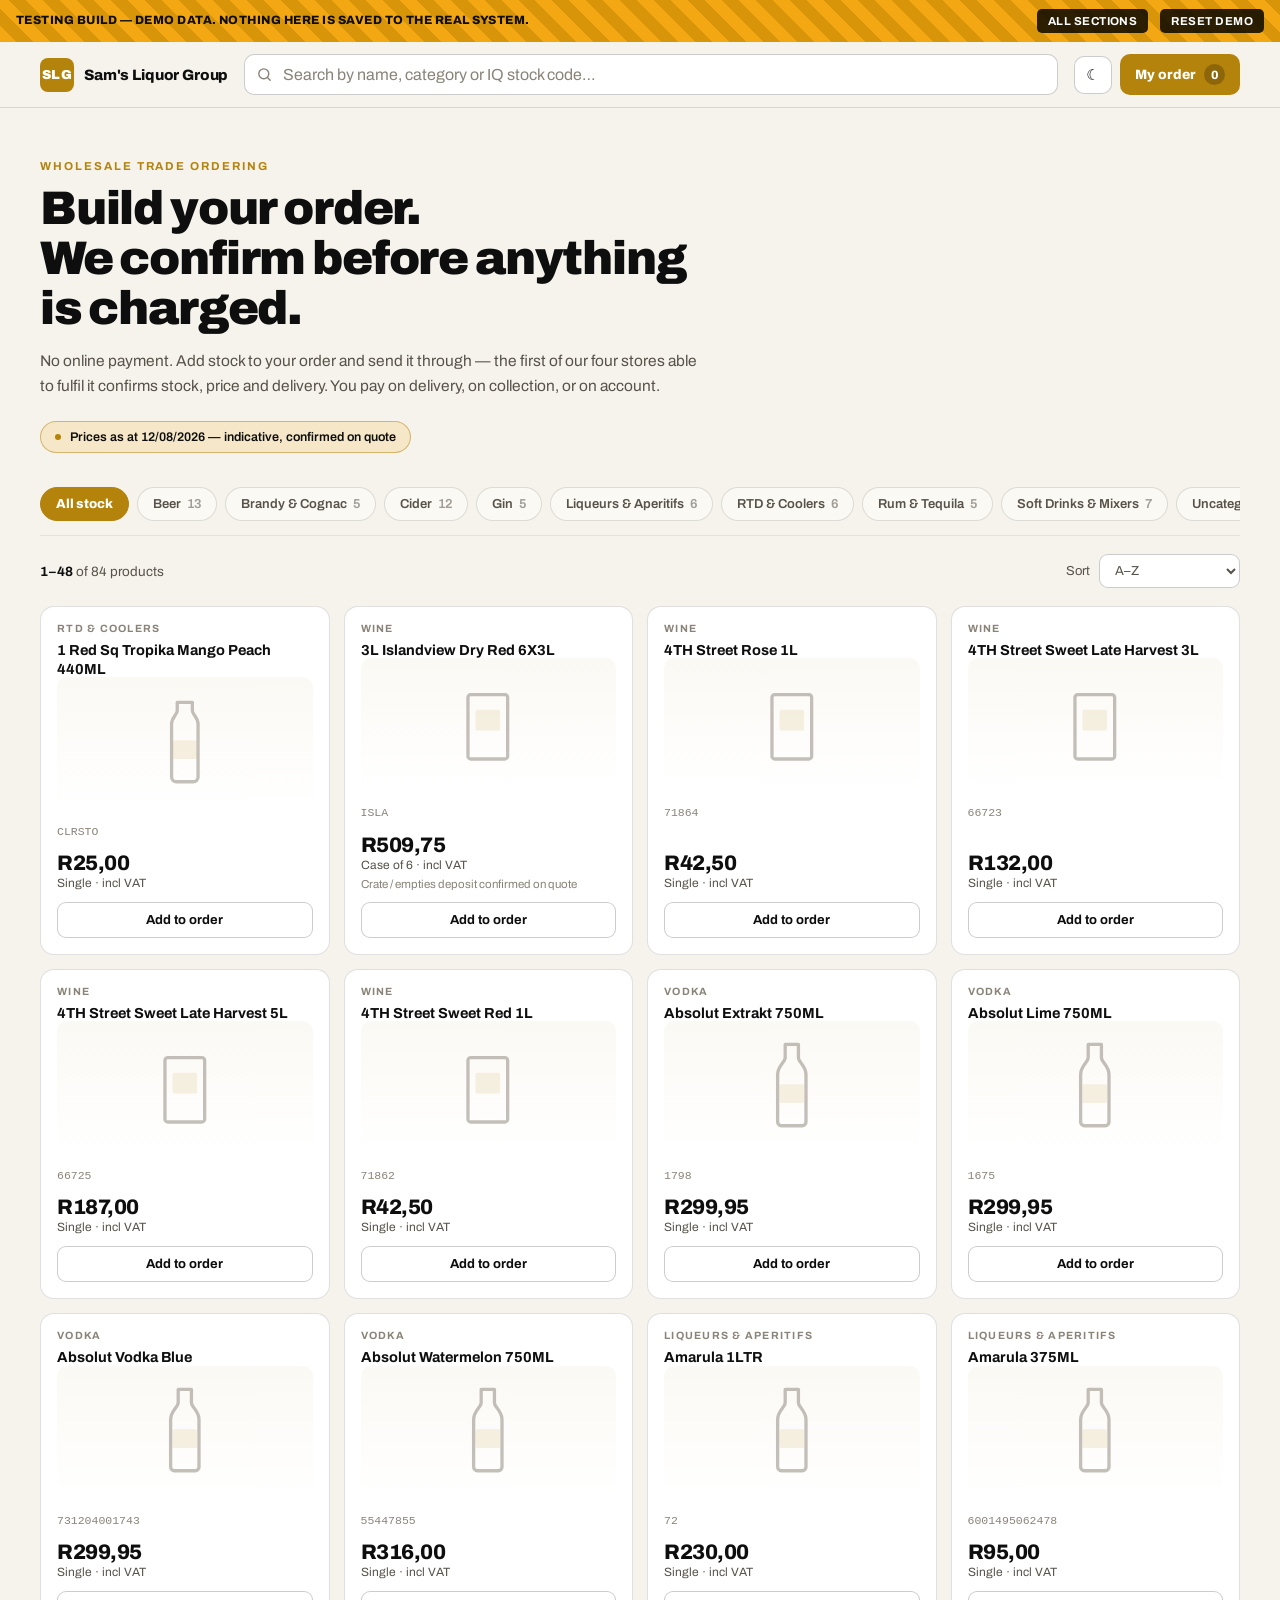
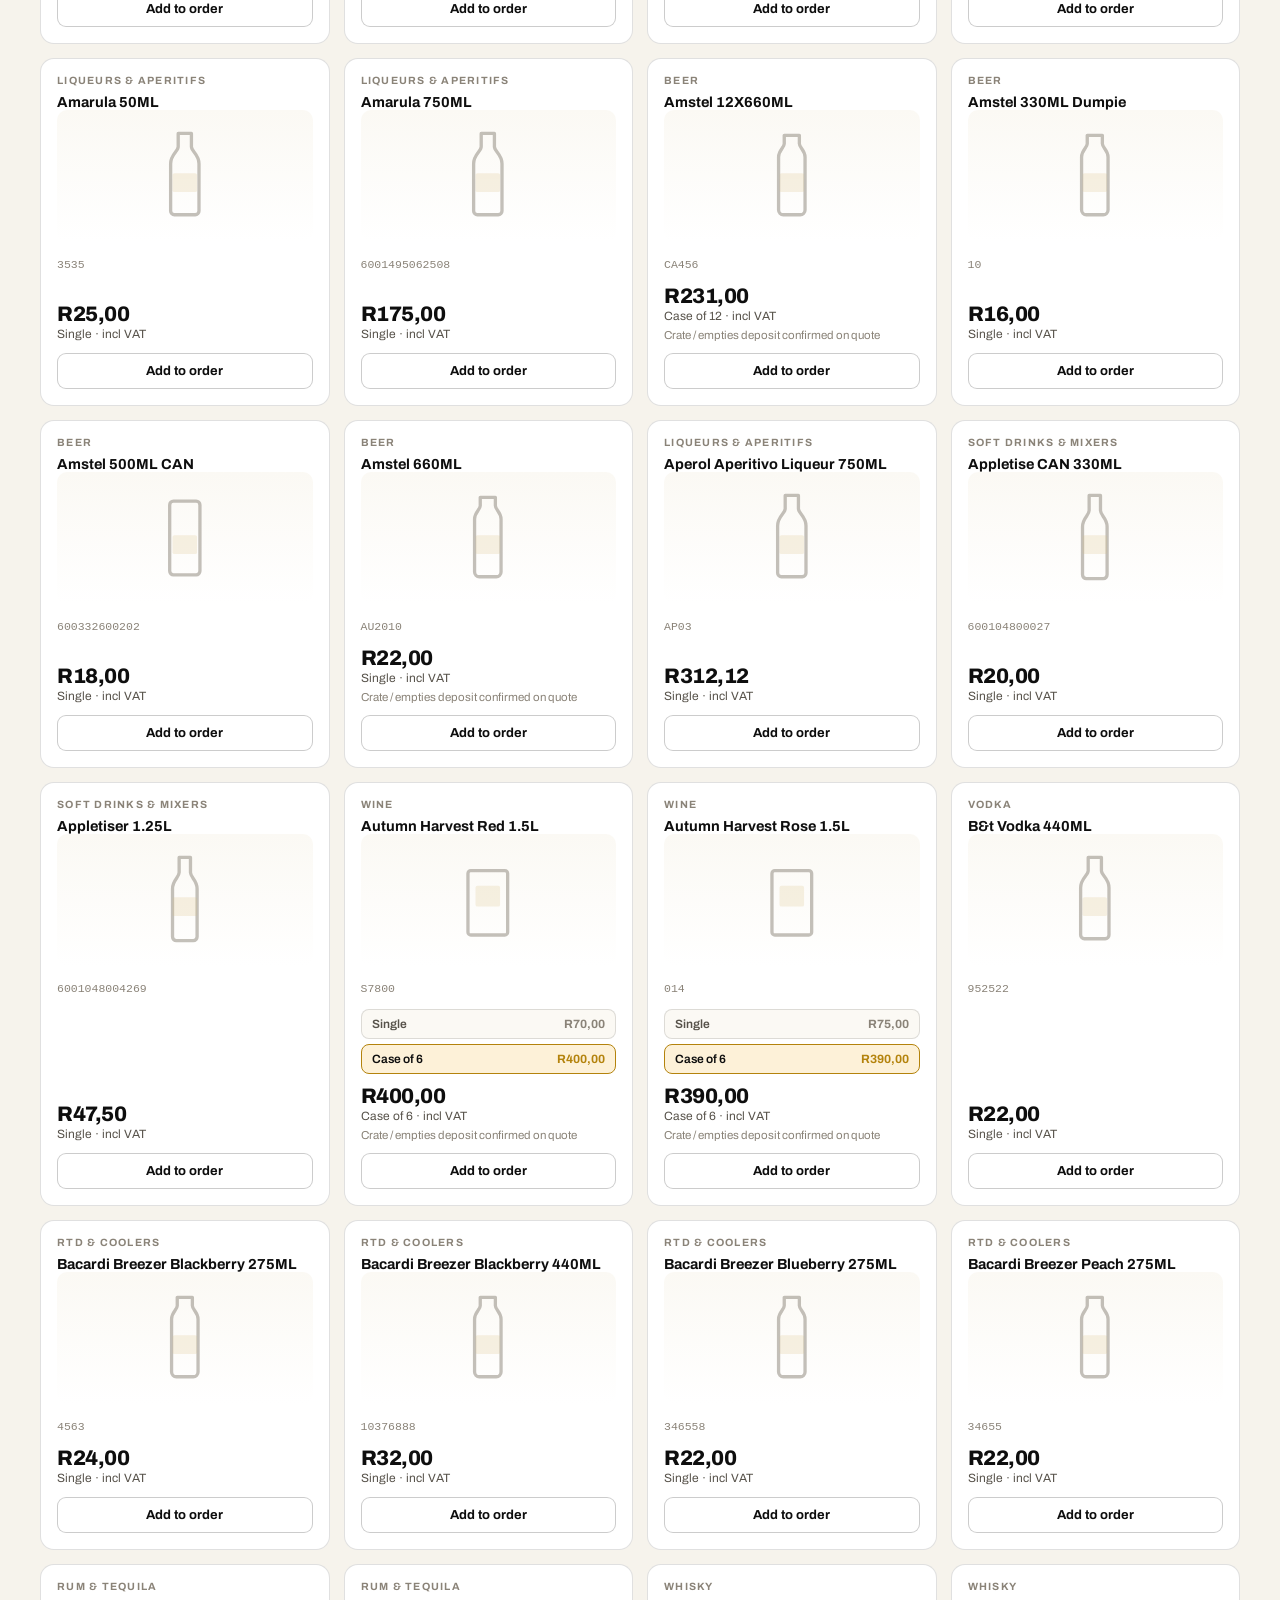
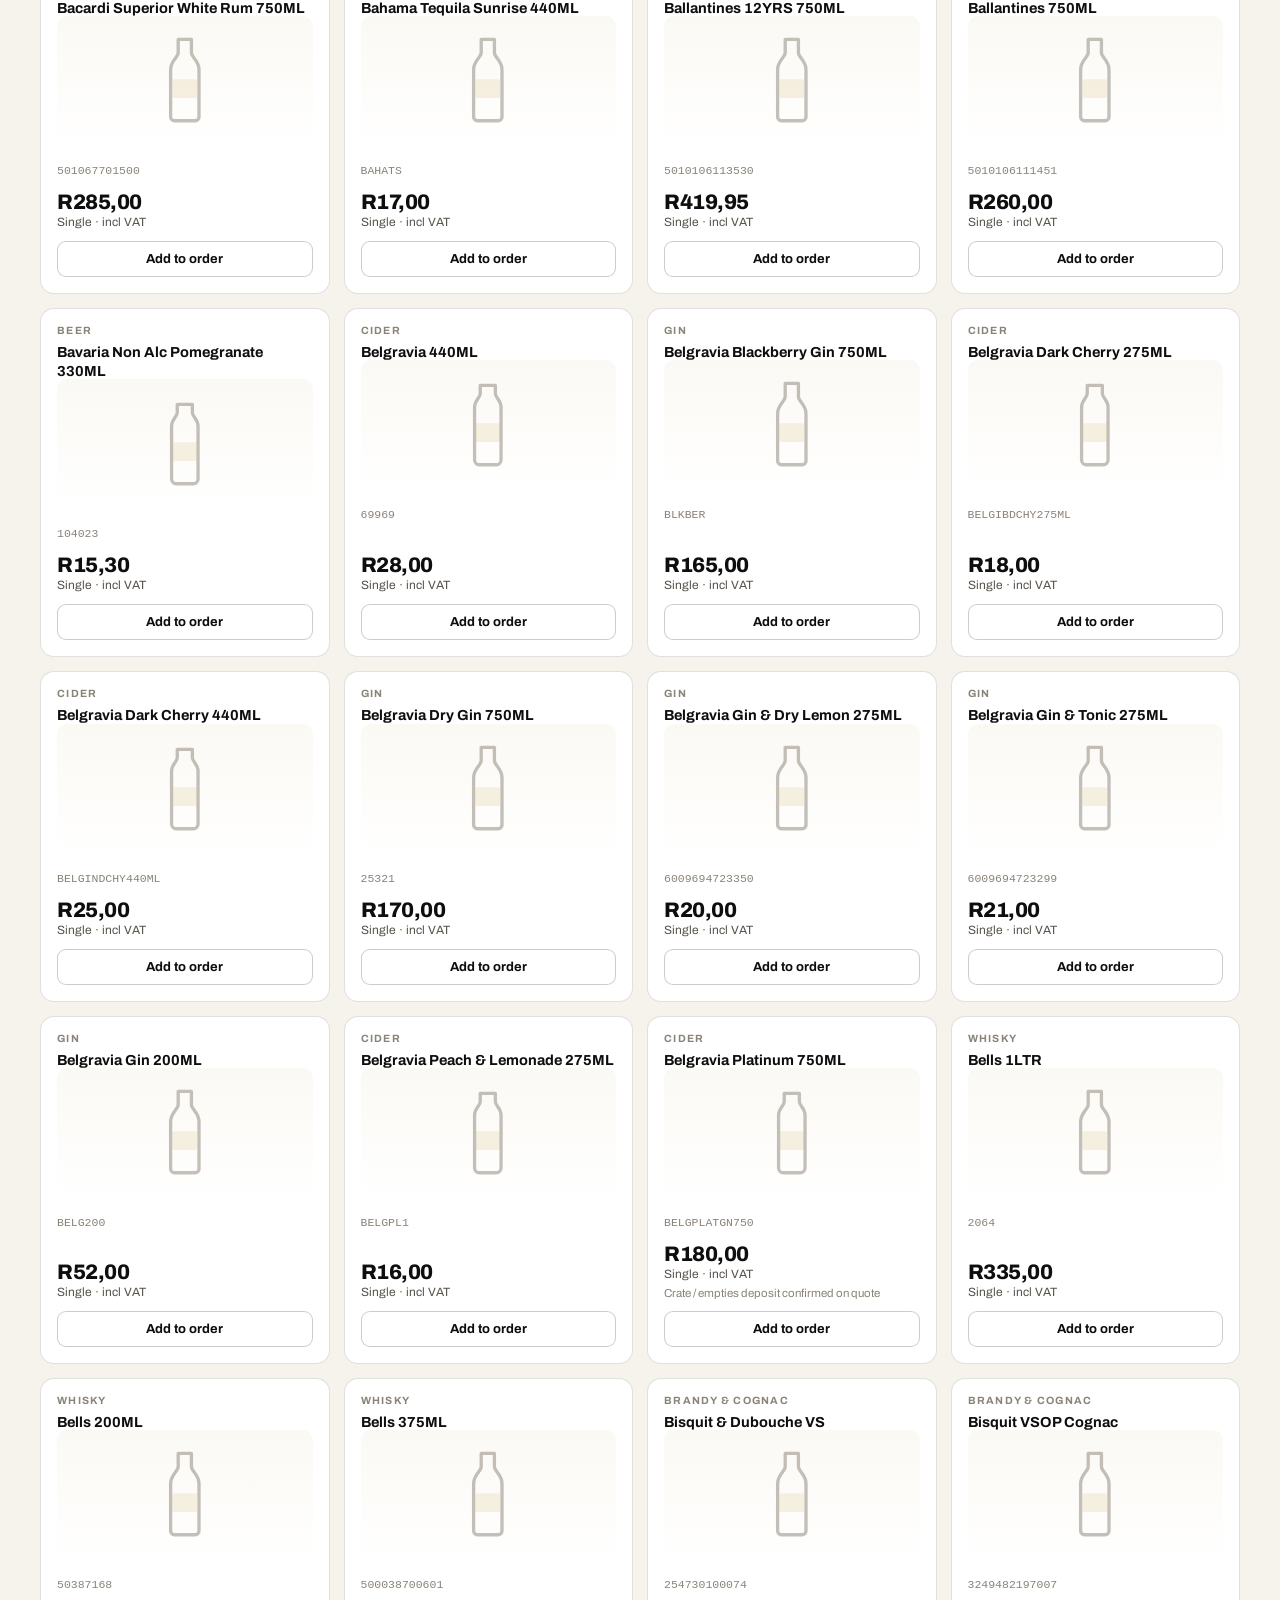
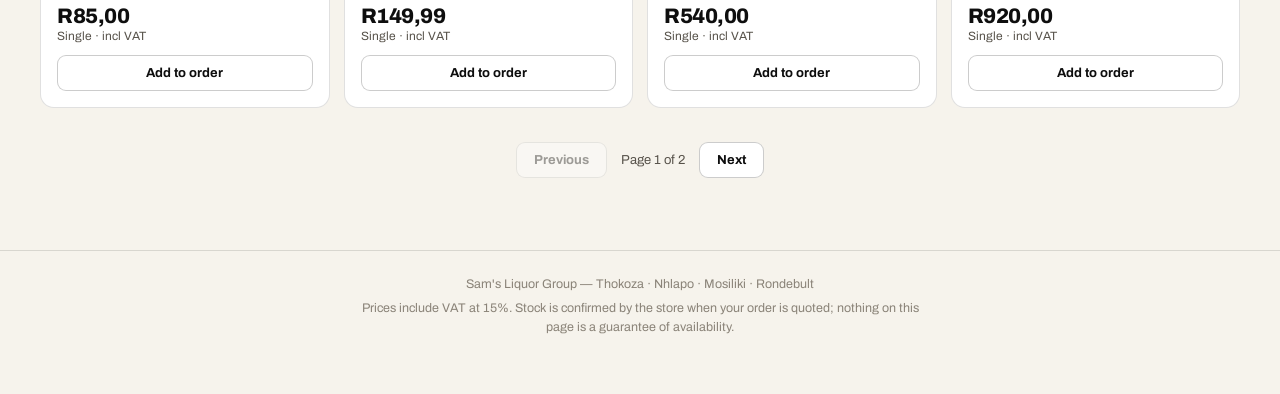
==== shop.html @ c91823cb "Publish testing build 15/09/2026 20:35" ====
<!DOCTYPE html>
<html lang="en" data-theme="dark">
<head>
<meta charset="utf-8">
<meta name="slg-mode" content="demo">
<meta name="robots" content="noindex, nofollow">
<meta name="viewport" content="width=device-width, initial-scale=1">
<title>Wholesale Trade Ordering — Sam's Liquor Group</title>
<meta name="description" content="Trade ordering for taverns, bottle stores, shisanyamas and restaurants. Build an order, we confirm stock and price before anything is charged.">
<link rel="preconnect" href="https://fonts.googleapis.com">
<link rel="preconnect" href="https://fonts.gstatic.com" crossorigin>
<link href="https://fonts.googleapis.com/css2?family=Archivo:wght@400;500;600;700;800;900&display=swap" rel="stylesheet">
<link rel="stylesheet" href="styles/tokens.css">
<link rel="stylesheet" href="styles/app.css">
</head>
<body>

<header class="hdr">
  <div class="hdr-in">
    <a class="brand" href="./">
      <span class="brand-mark">SLG</span>
      <span class="brand-txt">Sam's Liquor Group</span>
    </a>

    <form class="search" role="search" id="search-form">
      <svg class="search-ico" viewBox="0 0 24 24" aria-hidden="true">
        <circle cx="11" cy="11" r="7"/><path d="M20 20l-3.5-3.5"/>
      </svg>
      <input id="search" type="search" autocomplete="off" spellcheck="false"
             placeholder="Search by name, category or IQ stock code…"
             aria-label="Search the catalogue">
      <button type="button" class="search-clear" id="search-clear" hidden aria-label="Clear search">&times;</button>
    </form>

    <div class="hdr-actions">
      <button class="icon-btn" id="theme-toggle" aria-label="Switch theme"></button>
      <button class="cart-btn" id="cart-btn">
        My order <span class="cart-count" id="cart-count">0</span>
      </button>
    </div>
  </div>
</header>

<main>
  <section class="intro">
    <p class="kicker">Wholesale trade ordering</p>
    <h1>Build your order.<br>We confirm before anything is charged.</h1>
    <p class="lede">
      No online payment. Add stock to your order and send it through — the first
      of our four stores able to fulfil it confirms stock, price and delivery.
      You pay on delivery, on collection, or on account.
    </p>
    <p class="stamp" id="price-stamp" hidden>
      <span class="dot"></span><span id="price-stamp-txt"></span>
    </p>
  </section>

  <nav class="rail" id="rail" aria-label="Categories"></nav>

  <div class="toolbar">
    <p class="count" id="count" aria-live="polite"></p>
    <label class="sort">
      <span>Sort</span>
      <select id="sort">
        <option value="name">A–Z</option>
        <option value="popular">Most ordered</option>
        <option value="price_asc">Price: low to high</option>
        <option value="price_desc">Price: high to low</option>
      </select>
    </label>
  </div>

  <div id="grid" class="grid" aria-busy="true"></div>
  <div id="pager" class="pager" hidden></div>
</main>

<footer class="foot">
  <p>Sam's Liquor Group — Thokoza · Nhlapo · Mosiliki · Rondebult</p>
  <p class="foot-note">
    Prices include VAT at 15%. Stock is confirmed by the store when your order is
    quoted; nothing on this page is a guarantee of availability.
  </p>
</footer>

<script type="module" src="app/shop/main.js"></script>
</body>
</html>
---- styles/tokens.css ----
/* Design tokens — lifted verbatim from Staff Orders.dc.html, which is the UI
   contract. Do not invent new colours here; if a screen needs one, it belongs
   in this file first so both apps stay in step.

   The prototype ships a dark and a light theme keyed off [data-theme] on the
   root element. That is preserved exactly, plus a prefers-color-scheme default
   so a first-time visitor who has never touched the toggle still gets the
   theme their system asked for. */

:root,
[data-theme="dark"] {
  --bg:          #0E0E0E;
  --hdr:         rgba(14,14,14,.96);
  --panel:       #141414;
  --panel-2:     rgba(255,255,255,.04);
  --line:        rgba(255,255,255,.1);
  --line-2:      rgba(255,255,255,.07);
  --txt:         #ffffff;
  --txt-2:       rgba(255,255,255,.66);
  --txt-3:       rgba(255,255,255,.45);
  --accent:      #F3A712;
  --accent-soft: rgba(243,167,18,.1);
  --accent-bd:   rgba(243,167,18,.5);
  --field-bg:    rgba(255,255,255,.06);
  --field-bd:    rgba(255,255,255,.18);
  --btn-bg:      rgba(255,255,255,.05);
  --btn-bd:      rgba(255,255,255,.24);
  --ok:          #7fc796;
  --ok-bg:       rgba(47,125,69,.14);
  --ok-bd:       rgba(47,125,69,.5);
  --bad:         #ff9d9d;
  --bad-bg:      rgba(176,48,48,.14);
  --bad-bd:      rgba(176,48,48,.5);
  --on-accent:   #0E0E0E;
  --shadow:      0 30px 80px rgba(0,0,0,.55);
}

[data-theme="light"] {
  --bg:          #F6F3EC;
  --hdr:         rgba(246,243,236,.96);
  --panel:       #ffffff;
  --panel-2:     #FBF9F4;
  --line:        rgba(0,0,0,.12);
  --line-2:      rgba(0,0,0,.07);
  --txt:         #0E0E0E;
  --txt-2:       #57524a;
  --txt-3:       #8a8378;
  --accent:      #B4830C;
  --accent-soft: rgba(243,167,18,.16);
  --accent-bd:   rgba(180,131,12,.5);
  --field-bg:    #ffffff;
  --field-bd:    rgba(0,0,0,.2);
  --btn-bg:      #ffffff;
  --btn-bd:      rgba(0,0,0,.2);
  --ok:          #2F7D45;
  --ok-bg:       rgba(47,125,69,.1);
  --ok-bd:       rgba(47,125,69,.45);
  --bad:         #B03030;
  --bad-bg:      rgba(176,48,48,.08);
  --bad-bd:      rgba(176,48,48,.45);
  --on-accent:   #ffffff;
  --shadow:      0 24px 60px rgba(0,0,0,.22);
}

/* Someone who has never used the toggle gets their system preference. An
   explicit [data-theme] on the root always wins over this. */
@media (prefers-color-scheme: light) {
  :root:not([data-theme]) {
    --bg:          #F6F3EC;
    --hdr:         rgba(246,243,236,.96);
    --panel:       #ffffff;
    --panel-2:     #FBF9F4;
    --line:        rgba(0,0,0,.12);
    --line-2:      rgba(0,0,0,.07);
    --txt:         #0E0E0E;
    --txt-2:       #57524a;
    --txt-3:       #8a8378;
    --accent:      #B4830C;
    --accent-soft: rgba(243,167,18,.16);
    --accent-bd:   rgba(180,131,12,.5);
    --field-bg:    #ffffff;
    --field-bd:    rgba(0,0,0,.2);
    --btn-bg:      #ffffff;
    --btn-bd:      rgba(0,0,0,.2);
    --ok:          #2F7D45;
    --ok-bg:       rgba(47,125,69,.1);
    --ok-bd:       rgba(47,125,69,.45);
    --bad:         #B03030;
    --bad-bg:      rgba(176,48,48,.08);
    --bad-bd:      rgba(176,48,48,.45);
    --on-accent:   #ffffff;
    --shadow:      0 24px 60px rgba(0,0,0,.22);
  }
}
---- styles/app.css ----
/* Customer shop. Colours come from tokens.css only — no literals below. */

*,*::before,*::after { box-sizing: border-box; }

/* The `hidden` attribute must actually hide. A bare [hidden] is only
   `display:none` at user-agent weight, so any rule setting display (several
   here use flex or grid) silently beats it and the element stays on screen.
   Bit me on the sign-in form and the pager, so it is enforced once, here. */
[hidden] { display: none !important; }

body {
  margin: 0;
  background: var(--bg);
  color: var(--txt);
  font-family: Archivo, system-ui, -apple-system, "Segoe UI", sans-serif;
  -webkit-font-smoothing: antialiased;
}
h1,h2,h3,p { margin: 0; }
button, input, select { font: inherit; color: inherit; }

main { max-width: 1240px; margin: 0 auto; padding: 0 20px 72px; }

/* ------------------------------------------------------------------ header */

.hdr {
  position: sticky; top: 0; z-index: 20;
  background: var(--hdr); backdrop-filter: blur(12px);
  border-bottom: 1px solid var(--line);
}
.hdr-in {
  max-width: 1240px; margin: 0 auto; padding: 12px 20px;
  display: flex; align-items: center; gap: 16px;
}
.brand { display: flex; align-items: center; gap: 10px; text-decoration: none; color: inherit; flex: 0 0 auto; }
.brand-mark {
  display: grid; place-items: center; width: 34px; height: 34px; border-radius: 8px;
  background: var(--accent); color: var(--on-accent);
  font-weight: 900; font-size: 13px; letter-spacing: .02em;
}
.brand-txt { font-weight: 800; font-size: 15px; letter-spacing: -.01em; white-space: nowrap; }

.search { position: relative; flex: 1 1 auto; display: flex; align-items: center; }
.search-ico {
  position: absolute; left: 12px; width: 17px; height: 17px; pointer-events: none;
  fill: none; stroke: var(--txt-3); stroke-width: 2; stroke-linecap: round;
}
#search {
  width: 100%; padding: 11px 38px 11px 38px; border-radius: 10px;
  background: var(--field-bg); border: 1px solid var(--field-bd); color: var(--txt);
}
#search::placeholder { color: var(--txt-3); }
#search:focus-visible { outline: 2px solid var(--accent); outline-offset: 1px; }
#search::-webkit-search-cancel-button { display: none; }
.search-clear {
  position: absolute; right: 8px; width: 24px; height: 24px; border-radius: 6px;
  background: none; border: 0; color: var(--txt-3); cursor: pointer; font-size: 19px; line-height: 1;
}
.search-clear:hover { color: var(--txt); background: var(--panel-2); }

.hdr-actions { display: flex; align-items: center; gap: 8px; flex: 0 0 auto; }
.icon-btn {
  width: 38px; height: 38px; border-radius: 10px; cursor: pointer;
  background: var(--btn-bg); border: 1px solid var(--btn-bd); font-size: 15px;
}
.icon-btn:hover { border-color: var(--accent-bd); }
.cart-btn {
  display: flex; align-items: center; gap: 8px; padding: 10px 15px; border-radius: 10px;
  background: var(--accent); color: var(--on-accent); border: 0;
  font-weight: 800; font-size: 13.5px; cursor: pointer; white-space: nowrap;
}
.cart-count {
  min-width: 21px; height: 21px; padding: 0 6px; border-radius: 999px;
  display: grid; place-items: center; font-size: 12px;
  background: rgba(0,0,0,.22); color: inherit;
}

/* ------------------------------------------------------------------- intro */

.intro { padding: 52px 0 30px; max-width: 660px; }
.kicker {
  font-size: 11.5px; letter-spacing: .17em; text-transform: uppercase;
  color: var(--accent); font-weight: 700; margin-bottom: 12px;
}
h1 { font-size: clamp(30px, 5vw, 47px); line-height: 1.06; font-weight: 900; letter-spacing: -.025em; }
.lede { margin-top: 16px; color: var(--txt-2); font-size: 15.5px; line-height: 1.6; }
.stamp {
  display: inline-flex; align-items: center; gap: 9px; margin-top: 22px;
  padding: 8px 14px; border-radius: 999px;
  background: var(--accent-soft); border: 1px solid var(--accent-bd);
  font-size: 12.5px; font-weight: 600; color: var(--txt);
}
.stamp .dot { width: 6px; height: 6px; border-radius: 50%; background: var(--accent); }

/* -------------------------------------------------------------- categories */

.rail {
  display: flex; gap: 8px; overflow-x: auto; padding: 4px 0 14px;
  scrollbar-width: none; border-bottom: 1px solid var(--line-2);
}
.rail::-webkit-scrollbar { display: none; }
.chip {
  flex: 0 0 auto; padding: 9px 15px; border-radius: 999px; cursor: pointer;
  background: var(--panel-2); border: 1px solid var(--line);
  font-size: 13px; font-weight: 600; color: var(--txt-2); white-space: nowrap;
}
.chip:hover { color: var(--txt); border-color: var(--btn-bd); }
.chip[aria-pressed="true"] {
  background: var(--accent); border-color: var(--accent); color: var(--on-accent); font-weight: 800;
}
.chip .n { opacity: .55; margin-left: 6px; font-weight: 600; }

/* ----------------------------------------------------------------- toolbar */

.toolbar { display: flex; align-items: center; justify-content: space-between; gap: 16px; padding: 18px 0; }
.count { color: var(--txt-2); font-size: 13.5px; }
.count b { color: var(--txt); font-weight: 700; }
.sort { display: flex; align-items: center; gap: 9px; font-size: 13px; color: var(--txt-2); }
#sort {
  padding: 8px 11px; border-radius: 9px;
  background: var(--field-bg); border: 1px solid var(--field-bd); cursor: pointer;
}

/* -------------------------------------------------------------------- grid */

.grid { display: grid; grid-template-columns: repeat(auto-fill, minmax(230px, 1fr)); gap: 14px; }

.card {
  display: flex; flex-direction: column; padding: 16px;
  background: var(--panel); border: 1px solid var(--line); border-radius: 14px;
}
.card:hover { border-color: var(--btn-bd); }
.card-cat { font-size: 10.5px; letter-spacing: .12em; text-transform: uppercase; color: var(--txt-3); font-weight: 700; }
.card-name { margin-top: 7px; font-size: 14.5px; font-weight: 700; line-height: 1.32; }
.card-code {
  margin-top: 6px; font-size: 11.5px; color: var(--txt-3);
  font-family: ui-monospace, SFMono-Regular, Menlo, monospace;
}
.card-foot { margin-top: auto; padding-top: 14px; }
.card-price { font-size: 21px; font-weight: 800; letter-spacing: -.02em; }
.card-unit { font-size: 12px; color: var(--txt-2); margin-top: 2px; }
.card-opts { font-size: 11.5px; color: var(--accent); margin-top: 6px; font-weight: 600; }
.card-dep { font-size: 11.5px; color: var(--txt-3); margin-top: 6px; }
.add {
  margin-top: 12px; width: 100%; padding: 10px; border-radius: 9px; cursor: pointer;
  background: var(--btn-bg); border: 1px solid var(--btn-bd);
  font-weight: 700; font-size: 13px;
}
.add:hover { border-color: var(--accent); color: var(--accent); }

/* ------------------------------------------------------- states and pager */

.skeleton { height: 208px; border-radius: 14px; background: var(--panel-2); border: 1px solid var(--line-2); }
@media (prefers-reduced-motion: no-preference) {
  .skeleton { animation: pulse 1.4s ease-in-out infinite; }
  @keyframes pulse { 0%,100% { opacity: .55 } 50% { opacity: 1 } }
}
.empty, .error {
  grid-column: 1 / -1; padding: 56px 24px; text-align: center;
  border: 1px dashed var(--line); border-radius: 14px; color: var(--txt-2);
}
.empty h3, .error h3 { font-size: 16px; color: var(--txt); margin-bottom: 7px; }
.error { border-color: var(--bad-bd); background: var(--bad-bg); }
.error h3 { color: var(--bad); }
.retry {
  margin-top: 15px; padding: 9px 17px; border-radius: 9px; cursor: pointer;
  background: var(--btn-bg); border: 1px solid var(--btn-bd); font-weight: 700; font-size: 13px;
}

.pager { display: flex; align-items: center; justify-content: center; gap: 14px; padding: 34px 0 0; }
.pager button {
  padding: 10px 17px; border-radius: 9px; cursor: pointer;
  background: var(--btn-bg); border: 1px solid var(--btn-bd); font-weight: 700; font-size: 13px;
}
.pager button:disabled { opacity: .38; cursor: default; }
.pager .pos { font-size: 13px; color: var(--txt-2); }

/* ------------------------------------------------------------------ footer */

.foot { border-top: 1px solid var(--line); padding: 26px 20px 44px; text-align: center; color: var(--txt-3); font-size: 12.5px; }
.foot-note { max-width: 560px; margin: 8px auto 0; line-height: 1.55; }

@media (max-width: 720px) {
  .brand-txt { display: none; }
  .intro { padding: 34px 0 22px; }
  .grid { grid-template-columns: repeat(auto-fill, minmax(160px, 1fr)); gap: 10px; }
}

/* ------------------------------------------------------------ pack sizes
   Each pack is its own stock code at its own price, so the price is printed
   on every choice rather than implied by a multiplier. */

.packs { display: flex; flex-direction: column; gap: 5px; margin-bottom: 11px; }
.pack {
  display: flex; align-items: baseline; justify-content: space-between; gap: 8px;
  padding: 7px 10px; border-radius: 8px; cursor: pointer; text-align: left;
  background: var(--panel-2); border: 1px solid var(--line);
}
.pack:hover { border-color: var(--btn-bd); }
.pack[aria-pressed="true"] { background: var(--accent-soft); border-color: var(--accent); }
.pack-lab { font-size: 12px; font-weight: 600; color: var(--txt-2); }
.pack[aria-pressed="true"] .pack-lab { color: var(--txt); }
.pack-price { font-size: 12px; font-weight: 700; color: var(--txt-3); white-space: nowrap; }
.pack[aria-pressed="true"] .pack-price { color: var(--accent); }
.add.is-added { border-color: var(--ok-bd); color: var(--ok); background: var(--ok-bg); }

/* ---------------------------------------------------------------- drawer */

.drawer-root {
  position: fixed; inset: 0; z-index: 60; display: none;
  background: rgba(0,0,0,.55); backdrop-filter: blur(2px);
}
.drawer-root.is-open { display: flex; justify-content: flex-end; }
.drawer {
  width: min(560px, 100%); height: 100%; display: flex; flex-direction: column;
  background: var(--bg); border-left: 1px solid var(--line); box-shadow: var(--shadow);
  overflow-y: auto;
}
@media (prefers-reduced-motion: no-preference) {
  .drawer { animation: slide .18s ease-out; }
  @keyframes slide { from { transform: translateX(18px); opacity: .6 } to { transform: none; opacity: 1 } }
}
.drawer-hd {
  position: sticky; top: 0; z-index: 2; display: flex; align-items: flex-start; justify-content: space-between;
  gap: 12px; padding: 20px; background: var(--hdr); border-bottom: 1px solid var(--line);
}
.drawer-hd h2 { font-size: 19px; font-weight: 800; letter-spacing: -.01em; }
.drawer-sub { margin-top: 3px; font-size: 12.5px; color: var(--txt-2); }
.drawer-x {
  width: 32px; height: 32px; border-radius: 8px; cursor: pointer; font-size: 21px; line-height: 1;
  background: var(--btn-bg); border: 1px solid var(--btn-bd); flex: 0 0 auto;
}
.drawer-x:hover { border-color: var(--accent-bd); color: var(--accent); }

.drawer-empty { padding: 60px 24px; text-align: center; color: var(--txt-2); }
.drawer-empty h3 { font-size: 16px; color: var(--txt); margin-bottom: 6px; }
.drawer-empty p { margin-bottom: 18px; font-size: 13.5px; }

/* lines */
.lines { padding: 8px 20px; }
.line { display: flex; align-items: center; gap: 12px; padding: 13px 0; border-bottom: 1px solid var(--line-2); }
.line-main { flex: 1 1 auto; min-width: 0; }
.line-name { font-size: 13.5px; font-weight: 700; line-height: 1.3; }
.line-code {
  margin-top: 3px; font-size: 11.5px; color: var(--txt-3);
  font-family: ui-monospace, SFMono-Regular, Menlo, monospace;
}
.qty { display: flex; align-items: center; gap: 2px; flex: 0 0 auto; }
.qty button {
  width: 27px; height: 27px; border-radius: 7px; cursor: pointer; font-size: 14px; font-weight: 700;
  background: var(--btn-bg); border: 1px solid var(--btn-bd);
}
.qty button:hover { border-color: var(--accent); color: var(--accent); }
.qty-in {
  width: 46px; height: 27px; text-align: center; border-radius: 7px;
  background: var(--field-bg); border: 1px solid var(--field-bd); font-size: 13px; font-weight: 700;
}
.qty-in::-webkit-outer-spin-button, .qty-in::-webkit-inner-spin-button { -webkit-appearance: none; margin: 0; }
.qty-in { -moz-appearance: textfield; }
.line-money { flex: 0 0 auto; text-align: right; min-width: 84px; }
.line-total { font-size: 14px; font-weight: 800; }
.line-each { font-size: 11px; color: var(--txt-3); margin-top: 2px; }
.line-del {
  width: 26px; height: 26px; border-radius: 7px; cursor: pointer; font-size: 16px; line-height: 1;
  background: none; border: 1px solid transparent; color: var(--txt-3); flex: 0 0 auto;
}
.line-del:hover { color: var(--bad); border-color: var(--bad-bd); background: var(--bad-bg); }

/* footer / totals */
.drawer-foot { margin-top: auto; padding: 18px 20px 24px; border-top: 1px solid var(--line); background: var(--panel); }
.sub { display: flex; align-items: baseline; justify-content: space-between; gap: 12px; }
.sub span { font-size: 13px; color: var(--txt-2); }
.sub b { font-size: 22px; font-weight: 800; letter-spacing: -.02em; }
.fine { margin-top: 9px; font-size: 11.5px; color: var(--txt-3); line-height: 1.5; }
.foot-row { display: flex; gap: 9px; margin-top: 14px; }
.btn-primary {
  width: 100%; margin-top: 14px; padding: 13px; border-radius: 10px; cursor: pointer;
  background: var(--accent); color: var(--on-accent); border: 0; font-weight: 800; font-size: 14px;
}
.btn-primary:disabled { opacity: .6; cursor: default; }
.foot-row .btn-primary { margin-top: 0; }
.btn-ghost {
  padding: 13px 18px; border-radius: 10px; cursor: pointer; white-space: nowrap;
  background: var(--btn-bg); border: 1px solid var(--btn-bd); font-weight: 700; font-size: 14px;
}

/* checkout form */
.checkout { display: flex; flex-direction: column; flex: 1 1 auto; }
.fgrid { display: grid; grid-template-columns: 1fr 1fr; gap: 12px; padding: 16px 20px 4px; }
.fgrid > .field, .checkout > div > .field { grid-column: auto; }
#wrap-store, #wrap-address { padding: 8px 20px 4px; }
.field { display: flex; flex-direction: column; gap: 5px; }
.field-lab { font-size: 12px; font-weight: 700; color: var(--txt-2); }
.req { color: var(--accent); font-style: normal; }
.input {
  padding: 10px 12px; border-radius: 9px; width: 100%;
  background: var(--field-bg); border: 1px solid var(--field-bd); color: var(--txt);
}
.input:focus-visible { outline: 2px solid var(--accent); outline-offset: 1px; }
textarea.input { resize: vertical; font-family: inherit; }
.field-hint { font-size: 11px; color: var(--txt-3); line-height: 1.45; }
.seg-wrap { padding: 12px 20px 4px; display: flex; flex-direction: column; gap: 6px; }
.seg { display: flex; gap: 7px; }
.seg-btn {
  flex: 1 1 0; padding: 10px; border-radius: 9px; cursor: pointer;
  background: var(--panel-2); border: 1px solid var(--line); font-size: 13px; font-weight: 700; color: var(--txt-2);
}
.seg-btn[aria-pressed="true"] { background: var(--accent-soft); border-color: var(--accent); color: var(--txt); }
.check { display: flex; align-items: center; gap: 9px; padding: 14px 20px 4px; font-size: 13px; color: var(--txt-2); cursor: pointer; }
.check input { width: 16px; height: 16px; accent-color: var(--accent); }
.form-error {
  margin: 14px 20px 0; padding: 11px 13px; border-radius: 9px; font-size: 13px; line-height: 1.5;
  background: var(--bad-bg); border: 1px solid var(--bad-bd); color: var(--bad);
}

/* confirmation */
.done { padding: 44px 24px; text-align: center; }
.done-tick {
  width: 52px; height: 52px; margin: 0 auto 18px; border-radius: 50%; display: grid; place-items: center;
  background: var(--ok-bg); border: 1px solid var(--ok-bd); color: var(--ok); font-size: 25px; font-weight: 800;
}
.done h3 { font-size: 19px; font-weight: 800; margin-bottom: 16px; }
.done p { font-size: 13.5px; color: var(--txt-2); line-height: 1.6; }
.done-ref-lab { font-size: 11px; letter-spacing: .13em; text-transform: uppercase; color: var(--txt-3); font-weight: 700; }
.done-ref {
  font-size: 27px; font-weight: 800; color: var(--accent); letter-spacing: .01em; margin: 5px 0 16px;
  font-family: ui-monospace, SFMono-Regular, Menlo, monospace;
}

@media (max-width: 560px) { .fgrid { grid-template-columns: 1fr; } }

/* --------------------------------------------------------- product media
   A real packshot when we hold one, a drawn silhouette otherwise. The
   silhouette is themed from tokens so it follows light and dark, and reads as
   a catalogue style rather than a missing image. */

.card-media {
  display: grid; place-items: center;
  height: 132px; margin: -2px 0 10px; border-radius: 10px;
  background: var(--panel-2); overflow: hidden;
}
.card-media img { max-width: 100%; max-height: 116px; object-fit: contain; }
.card-media.is-ph { background: linear-gradient(180deg, var(--panel-2), transparent); }
.ph-svg { height: 104px; width: auto; opacity: .5; }
.ph-body { fill: none; stroke: var(--txt-3); stroke-width: 3.5; stroke-linejoin: round; }
.ph-band { fill: var(--accent); opacity: .22; }

@media (max-width: 720px) {
  .card-media { height: 104px; }
  .ph-svg { height: 84px; }
}

/* ------------------------------------------------------------ demo banner
   Only ever rendered when the page carries <meta name="slg-mode" content="demo">. */

#demo-banner {
  position: sticky; top: 0; z-index: 90;
  display: flex; align-items: center; gap: 12px; flex-wrap: wrap;
  padding: 9px 16px;
  background: repeating-linear-gradient(45deg, #F3A712, #F3A712 12px, #d9950a 12px, #d9950a 24px);
  color: #0E0E0E;
}
.demo-banner-t { font: 800 12px/1.3 Archivo, system-ui, sans-serif; letter-spacing: .04em; text-transform: uppercase; flex: 1 1 auto; }
.demo-banner-btn {
  font: 700 11.5px Archivo, system-ui, sans-serif; letter-spacing: .04em; text-transform: uppercase;
  background: rgba(0,0,0,.82); color: #fff; border: 0; border-radius: 5px;
  padding: 6px 11px; cursor: pointer; text-decoration: none; white-space: nowrap;
}
.demo-banner-btn:hover { background: #000; }
/* the site header is sticky too — push it below the banner rather than over it */
.has-demo-banner .hdr { top: 0; }

/* demo staff picker on the trade desk */
.demo-logins { max-width: 400px; margin: 0 auto; padding: 0 0 60px; }
.demo-logins-h { font-size: 12.5px; color: var(--txt-2); margin-bottom: 14px; line-height: 1.5; }
.demo-login {
  display: block; width: 100%; text-align: left; margin-bottom: 9px;
  padding: 13px 15px; border-radius: 10px; cursor: pointer;
  background: var(--panel); border: 1px solid var(--line);
}
.demo-login:hover { border-color: var(--accent); }
.demo-login-n { display: block; font-size: 14px; font-weight: 700; }
.demo-login-r { display: block; font-size: 11.5px; color: var(--txt-2); margin-top: 2px; }
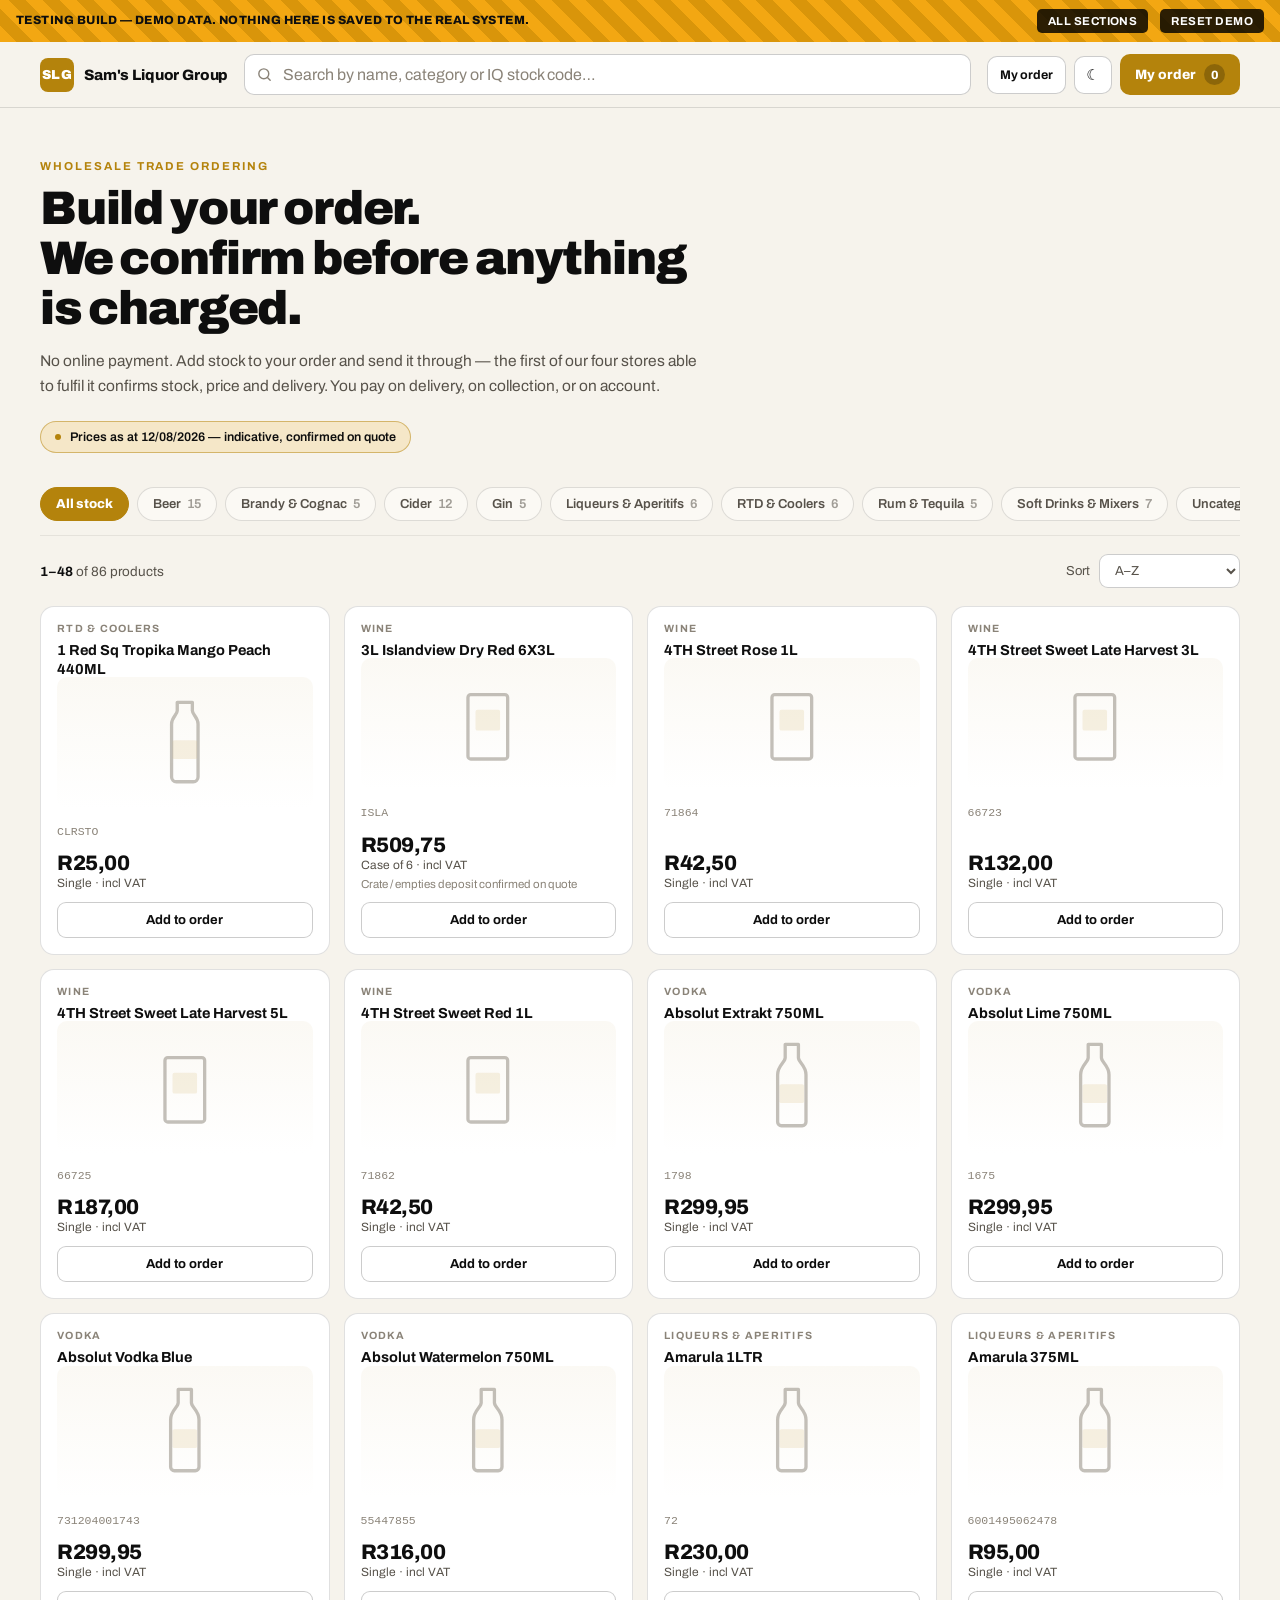
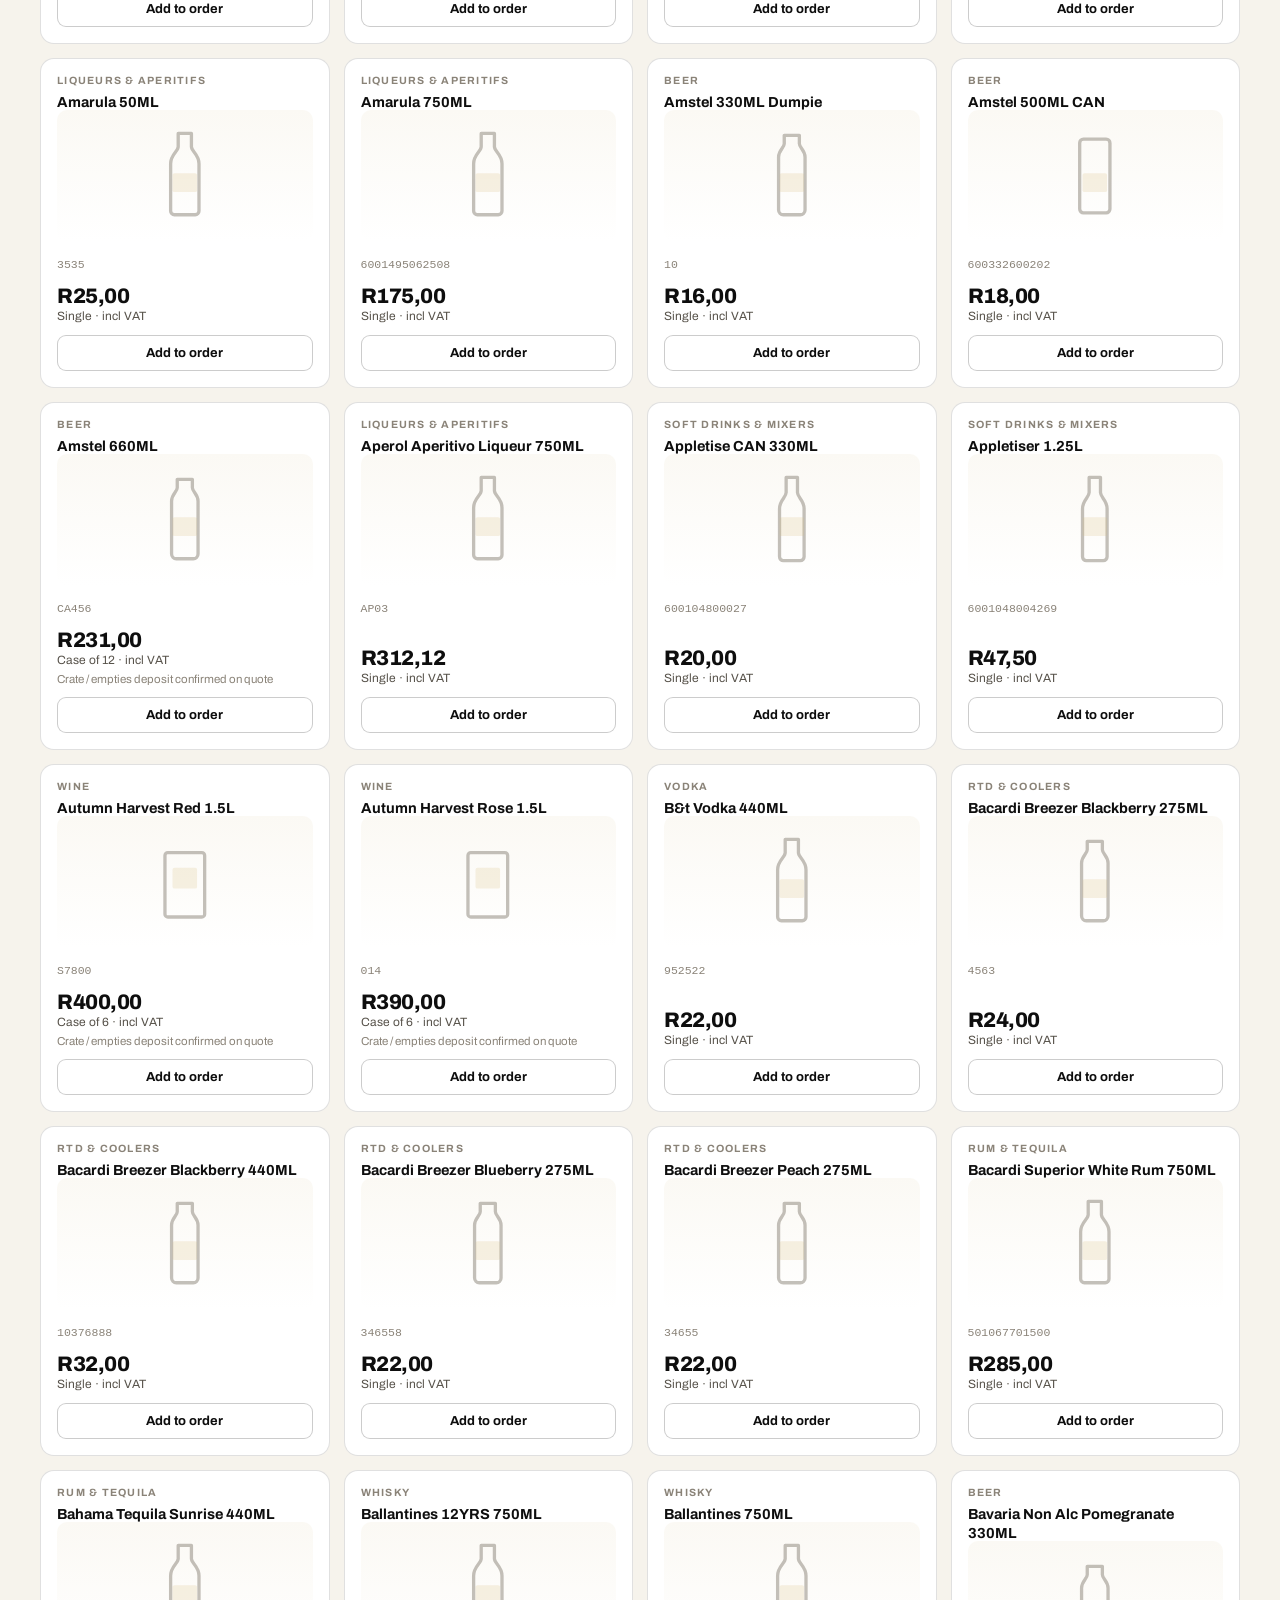
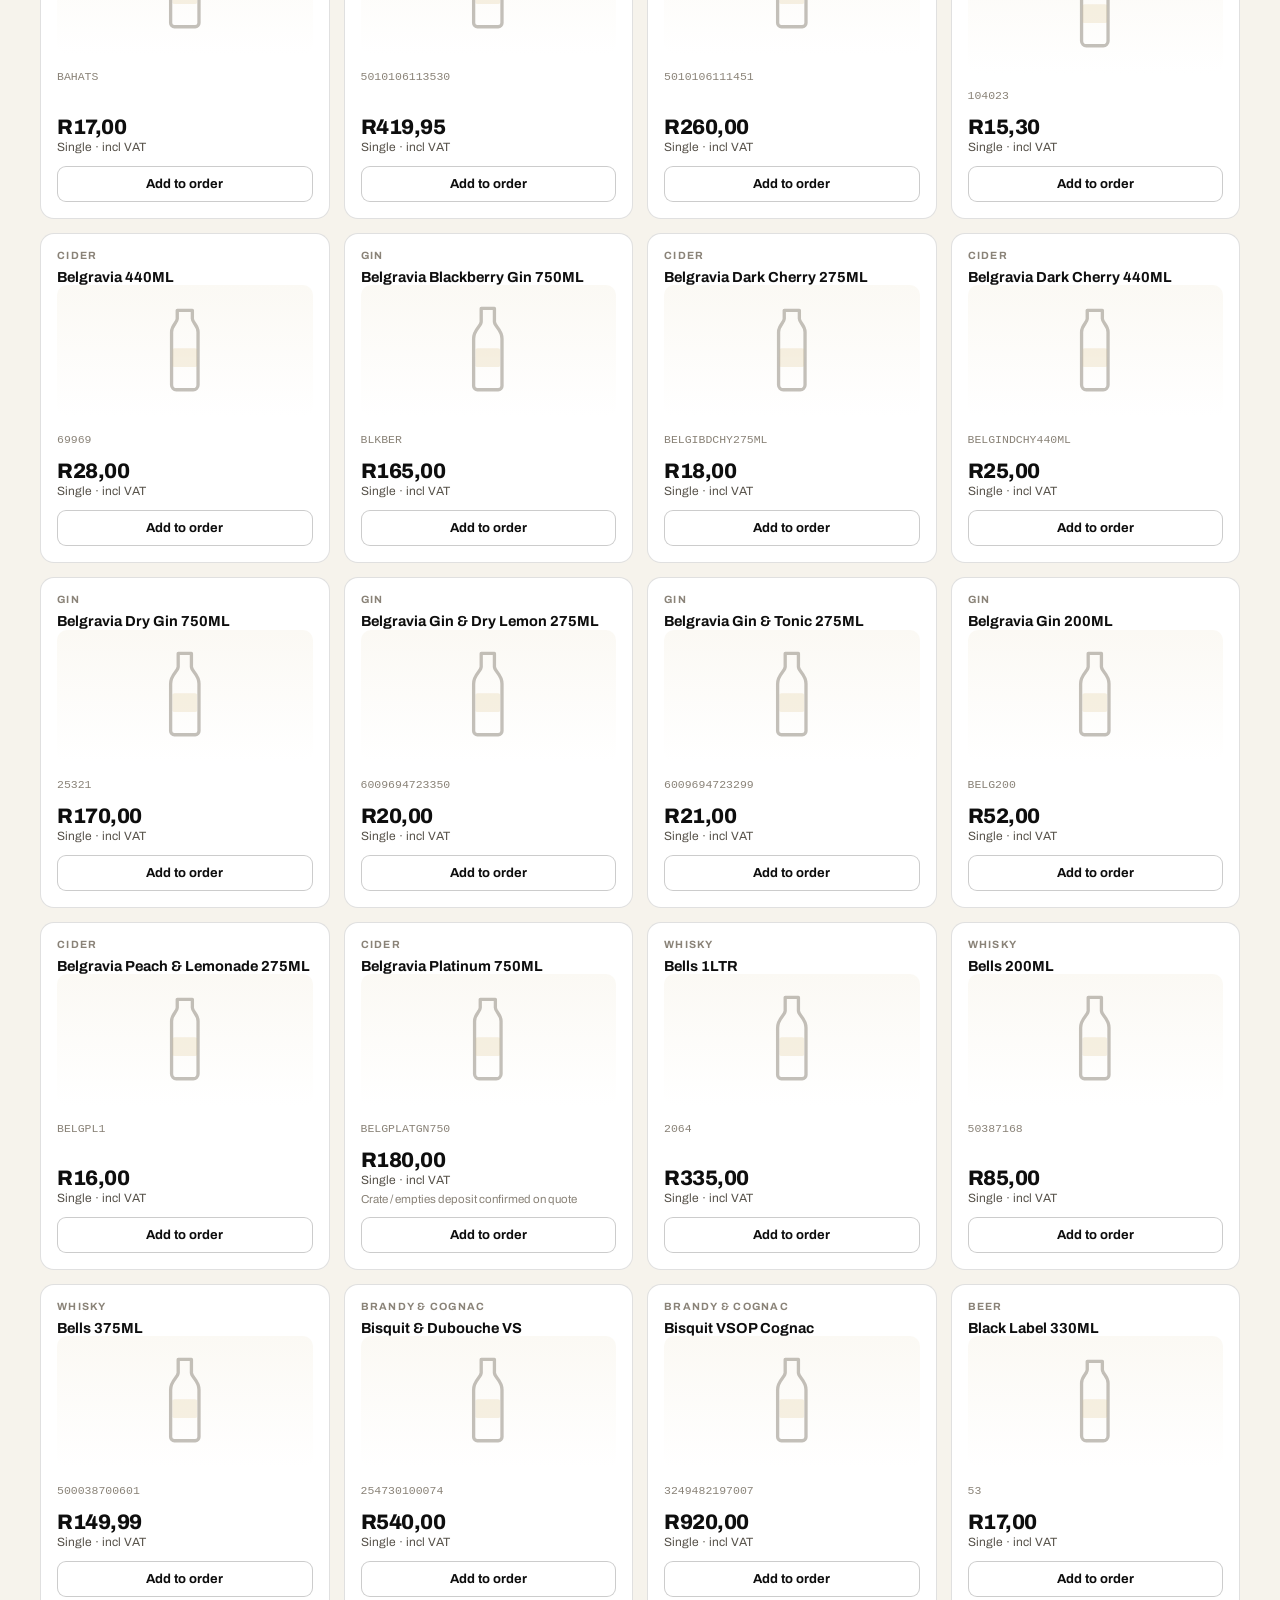
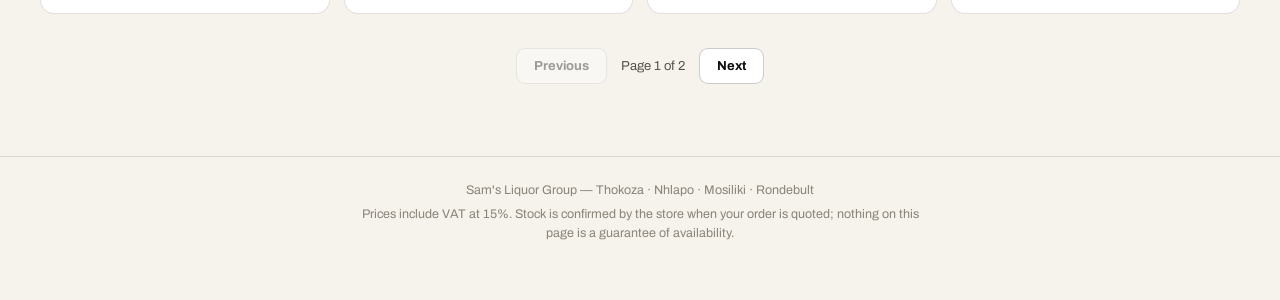
==== commit 62facbc1: "Publish testing build 16/09/2026 15:13" ====
--- a/shop.html
+++ b/shop.html
@@ -33,6 +33,7 @@
     </form>
 
     <div class="hdr-actions">
+      <a class="icon-btn link-btn" href="order.html" title="Find an order you have placed">My order</a>
       <button class="icon-btn" id="theme-toggle" aria-label="Switch theme"></button>
       <button class="cart-btn" id="cart-btn">
         My order <span class="cart-count" id="cart-count">0</span>
--- a/styles/app.css
+++ b/styles/app.css
@@ -380,3 +380,18 @@
 .demo-login:hover { border-color: var(--accent); }
 .demo-login-n { display: block; font-size: 14px; font-weight: 700; }
 .demo-login-r { display: block; font-size: 11.5px; color: var(--txt-2); margin-top: 2px; }
+
+/* checkout totals + deposit line */
+.sub-dep b { font-size: 15px; color: var(--txt-2); }
+.totals { display: flex; flex-direction: column; gap: 6px; margin-bottom: 12px; }
+.trow { display: flex; justify-content: space-between; gap: 12px; font-size: 13px; color: var(--txt-2); }
+.trow b { font-weight: 700; color: var(--txt); }
+.trow.is-dep b { color: var(--txt-2); font-weight: 600; }
+.trow.is-total { border-top: 1px solid var(--line); padding-top: 8px; margin-top: 2px; font-size: 14px; }
+.trow.is-total b { font-size: 19px; font-weight: 800; letter-spacing: -.02em; }
+.done-tot { font-size: 13px; color: var(--txt-2); margin: -8px 0 16px; }
+.done-tot b { color: var(--txt); }
+
+/* header text links styled as buttons (shared with the desk) */
+.link-btn { width: auto; padding: 0 12px; display: grid; place-items: center; text-decoration: none; color: var(--txt); font-size: 12.5px; font-weight: 700; }
+.link-btn:hover { color: var(--accent); }
